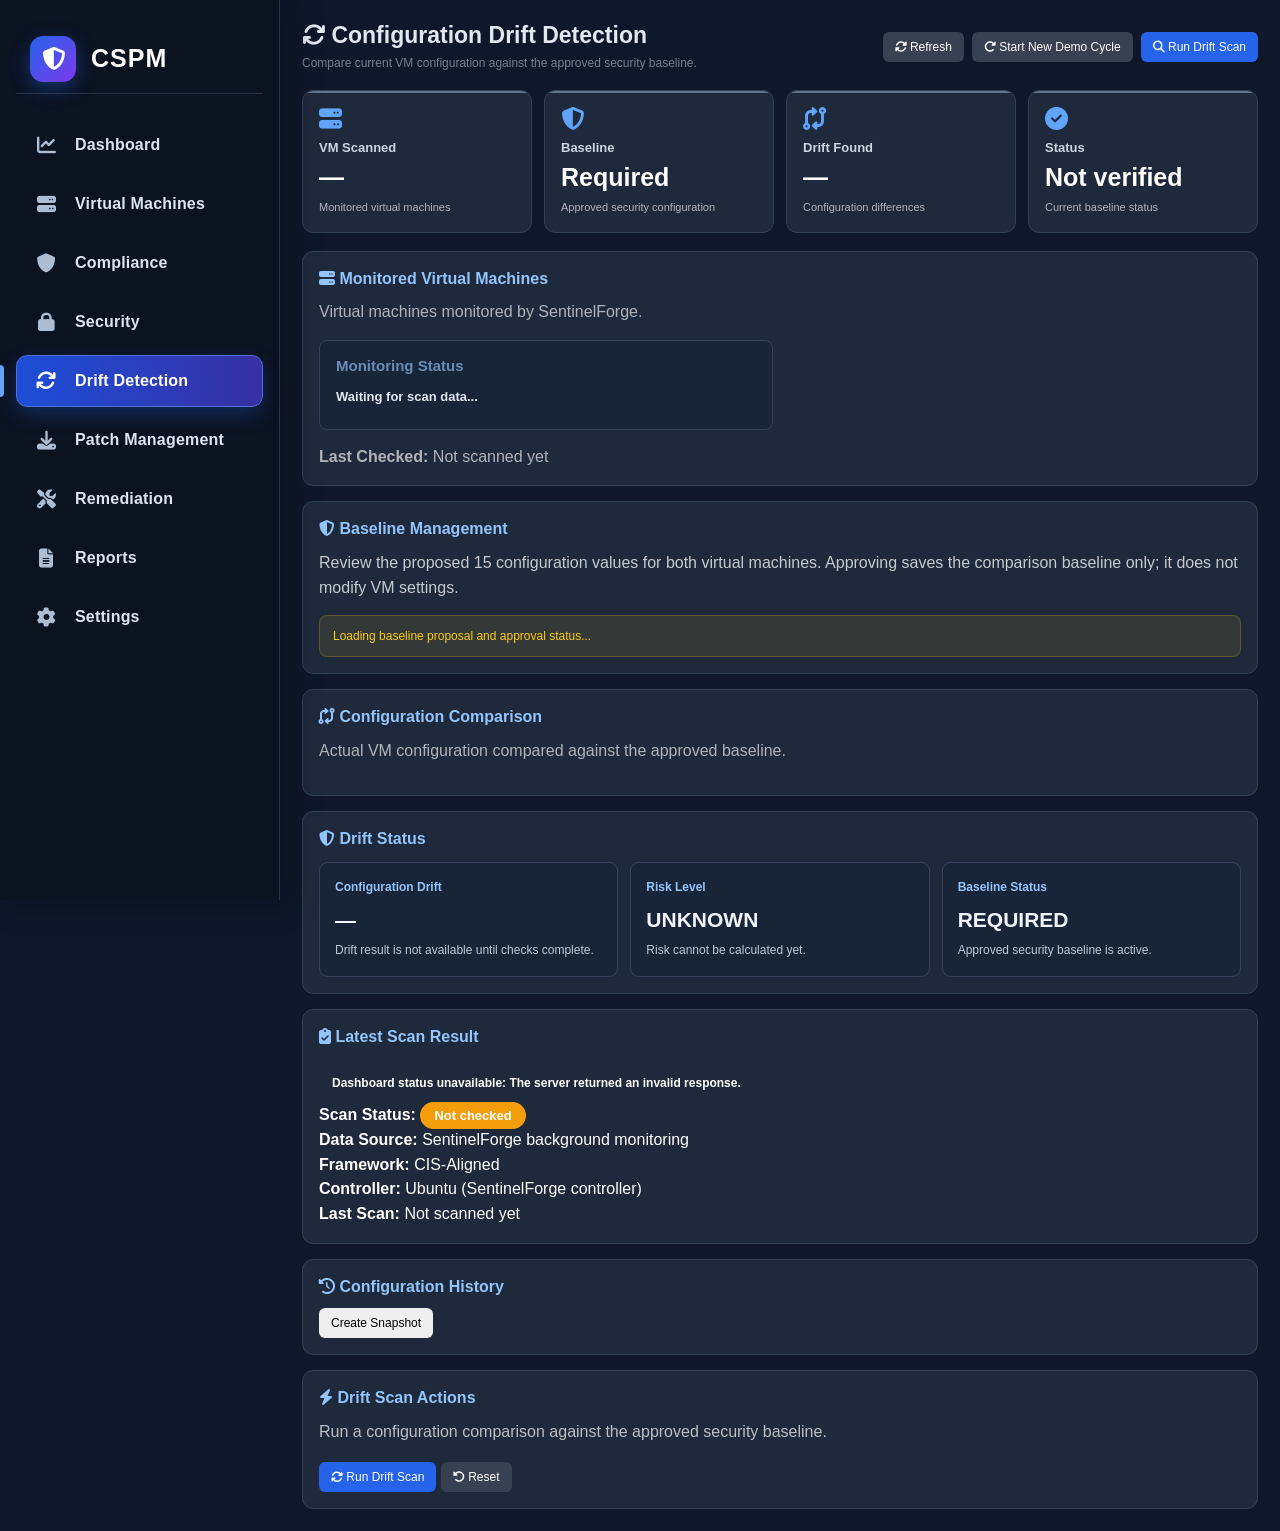
==== dashboard/drift.html @ 7b1a795e "Add SentinelForge dashboard and cloud security modules" ====
<!DOCTYPE html>
<html lang="en">

<head>

<meta charset="UTF-8">
<meta name="viewport" content="width=device-width, initial-scale=1.0">

<title>CSPM - Configuration Drift Detection</title>

<link rel="stylesheet" href="css/style.css">
<link rel="stylesheet" href="css/sidebar.css">
<link rel="stylesheet" href="css/cards.css">
<link rel="stylesheet" href="css/tables.css">

<link rel="stylesheet" href="css/responsive.css">

<link rel="stylesheet"
href="https://cdnjs.cloudflare.com/ajax/libs/font-awesome/6.7.2/css/all.min.css">

<style>

/* =========================================================
   DRIFT PAGE
========================================================= */

.page-header {
    display:flex;
    justify-content:space-between;
    align-items:center;
    gap:20px;
    margin-bottom:25px;
    flex-wrap:wrap;
}

.page-header h1 {
    margin-bottom:8px;
}

.page-header p {
    opacity:.75;
}

/* Header actions */

.header-actions {
    display:flex;
    gap:10px;
    flex-wrap:wrap;
}

.action-btn {
    border:none;
    padding:11px 18px;
    border-radius:8px;
    cursor:pointer;
    font-weight:600;
}

.action-btn:hover {
}

.scan-btn {
    background:#2563eb;
    color:white;
}

.refresh-btn {
    background:#374151;
    color:white;
}

/* =========================================================
   SUMMARY CARDS
========================================================= */

.summary-card {
    cursor:pointer;
    position:relative;
    overflow:hidden;
}

.summary-card:hover {
}

.summary-card.selected {
    outline:2px solid #4da6ff;
}

.card-description {
    font-size:13px;
    opacity:.65;
    margin-top:7px;
}

/* =========================================================
   VM PANEL
========================================================= */

.vm-grid {
    display:grid;
    grid-template-columns:repeat(4,1fr);
    gap:15px;
    margin-top:20px;
}

.vm-info {
    padding:18px;
    border-radius:10px;
    background:rgba(255,255,255,.04);
    border:1px solid rgba(255,255,255,.07);
}

.vm-info h4 {
    font-size:13px;
    opacity:.65;
    margin-bottom:7px;
}

.vm-info p {
    font-size:16px;
    font-weight:600;
}

/* =========================================================
   STATUS
========================================================= */

.status-online {
    display:inline-flex;
    align-items:center;
    gap:7px;
    padding:6px 11px;
    border-radius:20px;
    background:rgba(34,197,94,.12);
    color:#4ade80;
    font-size:13px;
    font-weight:bold;
}

.status-online::before {
    content:"";
    width:8px;
    height:8px;
    border-radius:50%;
    background:#22c55e;
}

/* =========================================================
   TABLE
========================================================= */

.drift-table {
    width:100%;
    border-collapse:collapse;
}

.drift-table th,
.drift-table td {
    padding:14px;
    text-align:left;
}

.drift-table tbody tr {
    cursor:pointer;
}

.drift-table tbody tr:hover {
    background:rgba(255,255,255,.04);
}

.config-name {
    font-weight:600;
}

.config-icon {
    margin-right:8px;
    opacity:.8;
}

.status-match {
    color:#4ade80;
}

.status-drift {
    color:#f87171;
}

/* expandable detail */

.detail-row {
    display:none;
}

.detail-row.show {
    display:table-row;
}

.detail-box {
    padding:16px;
    border-radius:8px;
    background:rgba(255,255,255,.035);
    line-height:1.7;
}

.detail-box strong {
    display:inline-block;
    min-width:100px;
}

/* =========================================================
   DRIFT STATUS
========================================================= */

.drift-number {
    font-size:38px;
    font-weight:700;
}

.risk-low {
    color:#4ade80;
}

.risk-medium {
    color:#facc15;
}

.risk-high {
    color:#f87171;
}

/* =========================================================
   PROGRESS
========================================================= */

.scan-progress-container {
    display:none;
    margin-top:20px;
}

.scan-progress-container.show {
    display:block;
}

.progress-bar {
    width:100%;
    height:10px;
    border-radius:10px;
    background:rgba(255,255,255,.08);
    overflow:hidden;
    margin-top:10px;
}

.progress-fill {
    width:0%;
    height:100%;
    border-radius:10px;
    background:#2563eb;
}

.scan-message {
    margin-top:10px;
    font-size:14px;
    opacity:.75;
}

/* =========================================================
   HISTORY
========================================================= */

.history-item {
    display:flex;
    justify-content:space-between;
    align-items:center;
    padding:14px 0;
    border-bottom:1px solid rgba(255,255,255,.06);
}

.history-item:last-child {
    border-bottom:none;
}

.history-left strong {
    display:block;
}

.history-left small {
    opacity:.55;
}

/* =========================================================
   EMPTY / RESULT
========================================================= */

.result-message {
    display:none;
    padding:15px;
    border-radius:8px;
    margin-top:15px;
}

.result-message.show {
    display:block;
}

.result-success {
    background:rgba(34,197,94,.1);
    border:1px solid rgba(34,197,94,.2);
    color:#4ade80;
}

.result-warning {
    background:rgba(250,204,21,.1);
    border:1px solid rgba(250,204,21,.2);
    color:#facc15;
}

/* =========================================================
   RESPONSIVE
========================================================= */

@media(max-width:1000px) {

    .vm-grid {
        grid-template-columns:repeat(2,1fr);
    }

}

@media(max-width:650px) {

    .vm-grid {
        grid-template-columns:1fr;
    }

    .drift-table {
        min-width:700px;
    }

    .panel {
        overflow-x:auto;
    }

}



/* =========================================================
   DRIFT PROFESSIONAL UI OVERRIDES
   Scoped to this page only
========================================================= */

.content {
    padding: 22px;
    min-width: 0;
}

/* Page heading */

.page-header {
    gap: 14px;
    margin-bottom: 18px;
}

.page-header h1 {
    font-size: 23px;
    margin-bottom: 5px;
    color: #e2e8f0;
}

.page-header p {
    font-size: 12px;
    line-height: 1.5;
    color: #94a3b8;
}

.header-actions {
    gap: 8px;
}

.action-btn {
    padding: 8px 12px;
    border-radius: 6px;
    font-size: 12px;
    font-weight: 500;
    transition: none;
}

.action-btn:hover {
    filter: brightness(1.08);
}

/* Consistent cards */

.content .cards {
    gap: 12px;
    margin-bottom: 18px;
}

.content .card {
    padding: 16px;
    border-radius: 11px;
    background: #1e293b;
    border: 1px solid #334155;
    box-shadow: none;
    transition: none;
    min-width: 0;
}

.content .card:hover {
    transform: none;
    box-shadow: none;
}

.content .card::before {
    height: 2px;
    background: #64748b;
}

.content .card:nth-child(n)::before {
    background: #64748b;
}

.content .card i {
    font-size: 23px;
    margin-bottom: 10px;
    color: #60a5fa;
}

.content .card h3 {
    font-size: 13px;
    margin-bottom: 7px;
    color: #cbd5e1;
}

.content .card h1 {
    font-size: 25px;
    line-height: 1.2;
    overflow-wrap: anywhere;
}

/* Summary cards */

.summary-card {
    min-width: 0;
    overflow-wrap: anywhere;
}

.summary-card.selected {
    outline: 1px solid #60a5fa;
}

.card-description {
    font-size: 11px;
    line-height: 1.5;
    overflow-wrap: anywhere;
}

/* All panels */

.content .panel {
    background: #1e293b;
    border: 1px solid #334155;
    border-radius: 11px;
    padding: 16px;
    margin-top: 15px;
    box-shadow: none;
    min-width: 0;
}

.content .panel h2 {
    color: #93c5fd;
    font-size: 16px;
    line-height: 1.4;
    margin-bottom: 10px;
}

.content .panel p {
    line-height: 1.55;
    overflow-wrap: anywhere;
}

/* Virtual machine cards */

.vm-grid {
    grid-template-columns: repeat(auto-fit, minmax(180px, 1fr));
    gap: 10px;
    margin-top: 12px;
}

.vm-info {
    padding: 12px;
    border-radius: 8px;
    background: #182437;
    border: 1px solid #334155;
    min-width: 0;
}

.vm-info h4 {
    font-size: 12px;
    margin-bottom: 5px;
}

.vm-info p {
    font-size: 13px;
    line-height: 1.5;
    overflow-wrap: anywhere;
}

/* Tables: readable and compact */

.drift-table {
    width: 100%;
    table-layout: fixed;
    border-collapse: collapse;
}

.drift-table th,
.drift-table td {
    padding: 9px 10px;
    font-size: 12px;
    line-height: 1.5;
    text-align: left;
    vertical-align: top;
    overflow-wrap: anywhere;
    word-break: normal;
}

.drift-table th {
    background: #172337;
    color: #93c5fd;
    font-weight: 600;
}

.drift-table td {
    color: #cbd5e1;
    border-bottom: 1px solid #334155;
}

.drift-table tbody tr {
    transition: none;
}

.drift-table tbody tr:hover {
    background: #263449;
}

/* Configuration comparison table */

.drift-table th:first-child,
.drift-table td:first-child {
    width: 30%;
}

/* Status badges */

.status-online {
    padding: 4px 8px;
    font-size: 11px;
    font-weight: 600;
}

.status-online::before {
    width: 6px;
    height: 6px;
}

/* Drift numbers */

.drift-number {
    font-size: 27px;
    line-height: 1.25;
}

/* Detail sections */

.detail-box {
    padding: 12px;
    line-height: 1.6;
    overflow-wrap: anywhere;
}

.detail-box strong {
    min-width: 0;
    margin-right: 5px;
}

/* History */

.history-item {
    align-items: flex-start;
    gap: 12px;
    padding: 11px 0;
    flex-wrap: wrap;
}

.history-left {
    min-width: 0;
    flex: 1;
    overflow-wrap: anywhere;
}

.history-left strong {
    font-size: 12px;
    overflow-wrap: anywhere;
}

.history-left small {
    display: block;
    font-size: 11px;
    line-height: 1.5;
    overflow-wrap: anywhere;
}

/* Result messages */

.result-message {
    padding: 11px 13px;
    font-size: 12px;
    line-height: 1.5;
}

/* Progress */

.progress-bar {
    height: 6px;
}

.scan-message {
    font-size: 12px;
}

/* Remove unnecessary motion on this page */

.content *,
.content *::before,
.content *::after {
    animation: none !important;
    scroll-behavior: auto !important;
}

/* Responsive layout */

@media (max-width: 1000px) {
    .content .cards {
        grid-template-columns: repeat(2, minmax(0, 1fr));
    }
}

@media (max-width: 650px) {
    .content {
        padding: 14px;
    }

    .content .cards {
        grid-template-columns: 1fr;
    }

    .page-header {
        align-items: flex-start;
    }

    .header-actions {
        width: 100%;
    }

    .action-btn {
        padding: 8px 10px;
    }

    .vm-grid {
        grid-template-columns: 1fr;
    }

    .drift-table {
        min-width: 600px;
    }

    .content .panel {
        overflow-x: auto;
    }
}




/* =========================================================
   DRIFT HISTORY AND STATUS REFINEMENTS
========================================================= */

/* Configuration History: prevent text and buttons overlapping */

#snapshotHistoryContainer {
    width: 100%;
    min-width: 0;
}

#snapshotHistoryContainer > h3 {
    color: #93c5fd;
    font-size: 14px;
    margin: 14px 0 7px;
}

#snapshotHistoryContainer .history-item {
    display: grid;
    grid-template-columns: minmax(0, 1fr) auto auto;
    align-items: center;
    gap: 12px;
    width: 100%;
    padding: 12px 4px;
    border-bottom: 1px solid #334155;
}

#snapshotHistoryContainer .history-left {
    min-width: 0;
    width: 100%;
}

#snapshotHistoryContainer .history-left strong {
    display: block;
    color: #e2e8f0;
    font-size: 12px;
    line-height: 1.5;
    overflow-wrap: anywhere;
    word-break: break-word;
}

#snapshotHistoryContainer .history-left small {
    display: block;
    margin-top: 4px;
    color: #aab8ca;
    font-size: 11px;
    line-height: 1.6;
    white-space: normal;
    overflow-wrap: anywhere;
}

#snapshotHistoryContainer .badge {
    white-space: nowrap;
    padding: 5px 9px;
    font-size: 10px;
}

#snapshotHistoryContainer .action-btn {
    white-space: nowrap;
    padding: 7px 10px;
    font-size: 11px;
    flex-shrink: 0;
}

/* Drift Status: three equal-sized cards */

.content .panel .cards {
    grid-template-columns: repeat(3, minmax(0, 1fr));
    gap: 12px;
    margin-top: 12px;
    margin-bottom: 0;
}

.content .panel .cards .card {
    min-width: 0;
    padding: 15px;
    background: #182437;
    border: 1px solid #35445a;
    border-radius: 9px;
}

.content .panel .cards .card::before {
    display: none;
}

.content .panel .cards .card h3 {
    color: #93c5fd;
    font-size: 12px;
    font-weight: 600;
    line-height: 1.5;
    margin-bottom: 10px;
}

.content .panel .cards .card h1 {
    color: #f1f5f9;
    font-size: 21px;
    line-height: 1.3;
    overflow-wrap: anywhere;
}

.content .panel .cards .card p {
    color: #bdc9d8;
    font-size: 12px;
    line-height: 1.6;
    margin-top: 8px;
}

/* VM cards: use text status, not colourful badges */

#vmCardsContainer .vm-info {
    display: flex;
    flex-direction: column;
    align-items: flex-start;
    gap: 5px;
}

#vmCardsContainer .vm-info h4 {
    color: #93c5fd;
    font-size: 12px;
}

#vmCardsContainer .vm-info p {
    margin: 0;
    font-size: 12px;
    line-height: 1.6;
    color: #cbd5e1;
}

/* Smaller screens */

@media (max-width: 750px) {
    #snapshotHistoryContainer .history-item {
        grid-template-columns: minmax(0, 1fr) auto;
        gap: 8px;
    }

    #snapshotHistoryContainer .history-left {
        grid-column: 1 / -1;
    }

    #snapshotHistoryContainer .badge {
        justify-self: start;
    }

    #snapshotHistoryContainer .action-btn {
        justify-self: end;
    }
}

@media (max-width: 650px) {
    .content .panel .cards {
        grid-template-columns: 1fr;
    }
}




/* =========================================================
   DRIFT BASELINE READABILITY FIX
========================================================= */

/* Make VM names and status easier to read */

#vmCardsContainer {
    grid-template-columns: repeat(2, minmax(0, 1fr));
    gap: 14px;
}

#vmCardsContainer .vm-info {
    padding: 16px;
    min-height: 90px;
    gap: 8px;
}

#vmCardsContainer .vm-info h4 {
    font-size: 15px;
    font-weight: 700;
    color: #93c5fd;
}

#vmCardsContainer .vm-info p {
    font-size: 13px;
    line-height: 1.6;
    color: #e2e8f0;
}

/* Baseline proposal tables */

#baselineReview {
    width: 100%;
    min-width: 0;
}

#baselineReview h3 {
    color: #93c5fd;
    font-size: 15px;
    font-weight: 700;
    margin: 16px 0 8px;
}

#baselineReview table {
    width: 100%;
    table-layout: fixed;
    margin-bottom: 14px;
}

#baselineReview table th,
#baselineReview table td {
    padding: 10px 12px;
    font-size: 12px;
    line-height: 1.6;
    overflow-wrap: anywhere;
    vertical-align: middle;
}

#baselineReview table th:first-child,
#baselineReview table td:first-child {
    width: 35%;
}

#baselineReview table th {
    color: #93c5fd;
    background: #172337;
}

#baselineReview table td {
    color: #e2e8f0;
}

/* Approval controls */

#baselineApprovalControls {
    margin-top: 18px;
}

#baselineApprovalControls label {
    color: #e2e8f0;
    font-size: 13px;
    line-height: 1.6;
}

/* Responsive VM and baseline layout */

@media (max-width: 650px) {
    #vmCardsContainer {
        grid-template-columns: 1fr;
    }

    #baselineReview table th,
    #baselineReview table td {
        padding: 8px;
        font-size: 11px;
    }
}


</style>

</head>


<body>


<!-- =========================================================
     SIDEBAR
========================================================= -->

<aside class="sidebar">

<div class="logo">

<i class="fa-solid fa-shield-halved"></i>

<h2>CSPM</h2>

</div>

<ul>

<li>
<a href="index.html">
<i class="fa-solid fa-chart-line"></i>
Dashboard
</a>
</li>

<li>
<a href="vm.html">
<i class="fa-solid fa-server"></i>
Virtual Machines
</a>
</li>

<li>
<a href="compliance.html">
<i class="fa-solid fa-shield"></i>
Compliance
</a>
</li>

<li>
<a href="security.html">
<i class="fa-solid fa-lock"></i>
Security
</a>
</li>

<li class="active">
<a href="drift.html">
<i class="fa-solid fa-arrows-rotate"></i>
Drift Detection
</a>
</li>

<li>
<a href="patch.html">
<i class="fa-solid fa-download"></i>
Patch Management
</a>
</li>

<li>
<a href="remediation.html">
<i class="fa-solid fa-screwdriver-wrench"></i>
Remediation
</a>
</li>

<li>
<a href="reports.html">
<i class="fa-solid fa-file-lines"></i>
Reports
</a>
</li>

<li>
<a href="settings.html">
<i class="fa-solid fa-gear"></i>
Settings
</a>
</li>

</ul>

</aside>


<!-- =========================================================
     MAIN CONTENT
========================================================= -->

<main class="content">


<!-- HEADER -->

<header class="header page-header">

<div>

<h1>
<i class="fa-solid fa-arrows-rotate"></i>
Configuration Drift Detection
</h1>

<p>
Compare current VM configuration against the approved security baseline.
</p>

</div>


<div class="header-actions">

<button class="action-btn refresh-btn"
onclick="refreshPage()">

<i class="fa-solid fa-rotate"></i>
Refresh

</button>

<button class="action-btn refresh-btn"
id="newDemoCycleButton"
onclick="startNewDemoCycle()">

<i class="fa-solid fa-rotate-right"></i>
Start New Demo Cycle

</button>

<button class="action-btn scan-btn"
onclick="runDriftScan()">

<i class="fa-solid fa-magnifying-glass"></i>
Run Drift Scan

</button>

</div>

</header>


<!-- =========================================================
     SUMMARY CARDS
========================================================= -->

<section class="cards">


<div class="card summary-card"
onclick="showSummary('vm')">

<i class="fa-solid fa-server"></i>

<h3>VM Scanned</h3>

<h1 id="vmCount">—</h1>

<p class="card-description">
Monitored virtual machines
</p>

</div>


<div class="card summary-card"
onclick="showSummary('baseline')">

<i class="fa-solid fa-shield-halved"></i>

<h3>Baseline</h3>

<h1 id="baselineStatus">Required</h1>

<p class="card-description">
Approved security configuration
</p>

</div>


<div class="card summary-card"
onclick="showSummary('drift')">

<i class="fa-solid fa-code-compare"></i>

<h3>Drift Found</h3>

<h1 id="driftCount">—</h1>

<p class="card-description">
Configuration differences
</p>

</div>


<div class="card summary-card"
onclick="showSummary('status')">

<i class="fa-solid fa-circle-check"></i>

<h3>Status</h3>

<h1 id="overallStatus">Not verified</h1>

<p class="card-description">
Current baseline status
</p>

</div>


</section>


<!-- =========================================================
     SCAN PROGRESS
========================================================= -->

<div class="panel scan-progress-container"
id="scanProgress">

<h2>
<i class="fa-solid fa-radar"></i>
Drift Scan in Progress
</h2>

<div class="progress-bar">

<div class="progress-fill"
id="progressFill">
</div>

</div>

<p class="scan-message"
id="scanMessage">

Preparing configuration scan...

</p>

</div>

<!-- =========================================================
     VM INFORMATION
========================================================= -->

<div class="panel" id="vmPanel">

    <h2>
        <i class="fa-solid fa-server"></i>
        Monitored Virtual Machines
    </h2>

    <p style="opacity:.65;margin-bottom:15px;">
        Virtual machines monitored by SentinelForge.
    </p>

    <div class="vm-grid" id="vmCardsContainer">

        <div class="vm-info">
            <h4>Monitoring Status</h4>
            <p>Waiting for scan data...</p>
        </div>

    </div>

    <p style="margin-top:15px;opacity:.65;">
        <strong>Last Checked:</strong>
        <span id="lastChecked">Not scanned yet</span>
    </p>

</div>

<!-- =========================================================
     BASELINE MANAGEMENT
========================================================= -->

<div class="panel" id="baselinePanel">

    <h2>
        <i class="fa-solid fa-shield-halved"></i>
        Baseline Management
    </h2>

    <p style="opacity:.75;margin-bottom:12px;">
        Review the proposed 15 configuration values for both virtual machines.
        Approving saves the comparison baseline only; it does not modify VM settings.
    </p>

    <div id="baselineNotice" class="result-message show result-warning">
        Loading baseline proposal and approval status...
    </div>

    <div id="baselineReview"></div>

    <div id="baselineApprovalControls" style="margin-top:18px;display:none;">
        <label style="display:flex;gap:10px;align-items:flex-start;margin-bottom:14px;">
            <input type="checkbox" id="baselineApprovalCheck" style="margin-top:4px;">
            <span>
                I have reviewed the proposed values for both VMs and understand
                that approval stores them as comparison targets only. It does
                not apply these settings to the VMs.
            </span>
        </label>

        <button class="action-btn scan-btn" id="approveBaselineButton"
                type="button" onclick="approveBaseline()">
            <i class="fa-solid fa-check"></i>
            Approve Reviewed Baseline
        </button>
    </div>

</div>

<!-- =========================================================
     CONFIGURATION COMPARISON
========================================================= -->

<div class="panel">

    <h2>
        <i class="fa-solid fa-code-compare"></i>
        Configuration Comparison
    </h2>

    <p style="opacity:.65;margin-bottom:15px;">
        Actual VM configuration compared against the approved baseline.
    </p>

    <div id="comparisonContainer">

        <div class="result-message">
            Run Drift Scan to load configuration comparisons.
        </div>

    </div>

</div>


<!-- =========================================================
     DRIFT STATUS
========================================================= -->

<div class="panel">

<h2>

<i class="fa-solid fa-shield-halved"></i>

Drift Status

</h2>


<div class="cards">


<div class="card">

<h3>
Configuration Drift
</h3>

<h1 class="drift-number"
id="driftNumber">

—

</h1>

<p id="driftDescription">

Drift result is not available until checks complete.

</p>

</div>


<div class="card">

<h3>
Risk Level
</h3>

<h1 class="risk-low"
id="riskLevel">

UNKNOWN

</h1>

<p id="riskDescription">

Risk cannot be calculated yet.

</p>

</div>


<div class="card">

<h3>
Baseline Status
</h3>

<h1 id="baselineActive">

REQUIRED

</h1>

<p>

Approved security baseline is active.

</p>

</div>


</div>

</div>


<!-- =========================================================
     SCAN RESULT
========================================================= -->

<div class="panel">

<h2>

<i class="fa-solid fa-clipboard-check"></i>

Latest Scan Result

</h2>


<div id="resultMessage"
class="result-message">

</div>


<p>

<b>Scan Status:</b>

<span class="badge warning"
id="scanStatus">

Not checked

</span>

</p>


<p>

<b>Data Source:</b>

SentinelForge background monitoring

</p>


<p>

<b>Framework:</b>

CIS-Aligned

</p>


<p>

<b>Controller:</b>

Ubuntu (SentinelForge controller)

</p>


<p>

<b>Last Scan:</b>

<span id="resultTime">

Not scanned yet

</span>

</p>

</div>


<!-- =========================================================
     CONFIGURATION HISTORY
========================================================= -->

<div class="panel">

<h2>

<i class="fa-solid fa-clock-rotate-left"></i>

Configuration History

</h2>


<div class="history-item">

<div class="history-left">

<strong>Initial Security Baseline</strong>

<small>Baseline applied to Ubuntu-Server-01</small>

</div>

<span class="badge pass">
MATCH
</span>

</div>


<div class="history-item">

<div class="history-left">

<strong>Firewall Check</strong>

<small>UFW firewall configuration verified</small>

</div>

<span class="badge pass">
MATCH
</span>

</div>


<div class="history-item">

<div class="history-left">

<strong>SSH Configuration Check</strong>

<small>SSH security configuration verified</small>

</div>

<span class="badge pass">
MATCH
</span>

</div>


<div class="history-item">

<div class="history-left">

<strong>Password Authentication</strong>

<small>Authentication configuration verified</small>

</div>

<span class="badge pass">
MATCH
</span>

</div>


</div>


<!-- =========================================================
     ACTION PANEL
========================================================= -->

<div class="panel">

<h2>

<i class="fa-solid fa-bolt"></i>

Drift Scan Actions

</h2>

<p style="opacity:.7;">

Run a configuration comparison against the approved security baseline.

</p>

<br>

<button class="action-btn scan-btn"
onclick="runDriftScan()">

<i class="fa-solid fa-arrows-rotate"></i>

Run Drift Scan

</button>


<button class="action-btn refresh-btn"
onclick="resetScan()">

<i class="fa-solid fa-rotate-left"></i>

Reset

</button>

</div>


</main>


<!-- =========================================================
     JAVASCRIPT
========================================================= -->

<script>
"use strict";

let scanning = false;
let baselineProposal = null;

const API = "/api/drift";

function setText(id, value) {
    const element = document.getElementById(id);
    if (element) element.textContent = value;
}

function makeElement(tag, text, className) {
    const element = document.createElement(tag);
    if (text !== undefined && text !== null) {
        element.textContent = String(text);
    }
    if (className) element.className = className;
    return element;
}

function formatDate(value) {
    if (!value) return "Not available";
    const date = new Date(value);
    return Number.isNaN(date.getTime())
        ? value
        : date.toLocaleString();
}

async function apiRequest(url, options = {}) {
    const response = await fetch(url, {
        headers: { "Content-Type": "application/json" },
        ...options
    });

    let data;
    try {
        data = await response.json();
    } catch {
        throw new Error("The server returned an invalid response.");
    }

    if (!response.ok || data.success === false) {
        throw new Error(data.error || "The request failed.");
    }

    return data;
}

function showResult(message, type = "") {
    const result = document.getElementById("resultMessage");
    if (!result) return;

    result.replaceChildren(makeElement("strong", message));
    result.className = "result-message show";

    if (type === "success") result.classList.add("result-success");
}

function setBadge(id, text, type = "info") {
    const element = document.getElementById(id);
    if (!element) return;

    element.textContent = text;
    element.className = "badge " + type;
}

function showSummary(type) {
    const panels = {
        vm: "vmPanel",
        baseline: "vmPanel",
        drift: "driftNumber",
        status: "resultMessage"
    };

    const target = document.getElementById(panels[type]);
    if (target) target.scrollIntoView({
        behavior: "smooth",
        block: "center"
    });
}

function toggleDetails(id) {
    const row = document.getElementById(id);
    if (row) row.classList.toggle("show");
}

function renderVMs(status) {
    const container = document.getElementById("vmCardsContainer");
    if (!container) return;

    container.replaceChildren();

    for (const [name, host] of Object.entries(status.hosts || {})) {
        const card = makeElement("div", null, "vm-info");
        card.appendChild(makeElement("h4", name));

        card.appendChild(makeElement(
            "p",
            host.configuration_available
                ? "Configuration data available"
                : "Configuration data unavailable"
        ));

        card.appendChild(makeElement(
            "p",
            host.baseline_approved
                ? "Approved baseline available"
                : "Baseline approval required"
        ));

        container.appendChild(card);
    }

    setText("vmCount", String(status.total_vms ?? "—"));
    setText("lastChecked", formatDate(status.last_scan));
    setText("resultTime", formatDate(status.last_scan));

    const baselineReady = status.baseline_complete === true;
    setText("baselineStatus", baselineReady ? "Approved" : "Required");
    setText("baselineActive", baselineReady ? "APPROVED" : "REQUIRED");
    setText(
        "overallStatus",
        baselineReady ? "Ready" : "Baseline Required"
    );
}


async function loadBaselineProposal() {
    const notice = document.getElementById("baselineNotice");
    const review = document.getElementById("baselineReview");
    const controls = document.getElementById("baselineApprovalControls");
    const approveButton = document.getElementById("approveBaselineButton");

    if (!notice || !review) return;

    review.replaceChildren();
    if (controls) controls.style.display = "none";

    try {
        const [proposal, status] = await Promise.all([
            apiRequest(`${API}/baseline/proposal`),
            apiRequest(`${API}/status`)
        ]);

        baselineProposal = proposal;

        const approved = status.baseline_complete === true;

        notice.className = "result-message show " +
            (approved ? "result-success" : "result-warning");
        notice.textContent = approved
            ? "Approved baselines are present for all configured VMs. The values below show the proposed reference configuration."
            : "Proposal only: no baseline has been approved yet. Review every value before approving.";

        const vms = proposal.vms || {};

        for (const [vmName, vmData] of Object.entries(vms)) {
            review.appendChild(makeElement("h3", vmName));

            const table = makeElement("table", null, "drift-table");
            const head = document.createElement("thead");
            const header = document.createElement("tr");

            ["Configuration field", "Proposed baseline value"].forEach(label => {
                header.appendChild(makeElement("th", label));
            });

            head.appendChild(header);
            table.appendChild(head);

            const body = document.createElement("tbody");
            const configuration = vmData.configuration || {};

            for (const [field, value] of Object.entries(configuration)) {
                const row = document.createElement("tr");
                row.appendChild(makeElement("td", field));
                row.appendChild(makeElement("td", value));
                body.appendChild(row);
            }

            table.appendChild(body);
            review.appendChild(table);
        }

        if (!approved && controls) {
            controls.style.display = "block";
        }

        if (approveButton) {
            approveButton.disabled = approved;
            approveButton.textContent = approved
                ? "Baseline Already Approved"
                : "Approve Reviewed Baseline";
        }

        const checkbox = document.getElementById("baselineApprovalCheck");
        if (checkbox) {
            checkbox.disabled = approved;
            checkbox.checked = false;
        }

    } catch (error) {
        notice.className = "result-message show result-warning";
        notice.textContent = `Could not load baseline information: ${error.message}`;
    }
}

async function approveBaseline() {
    if (!baselineProposal || !baselineProposal.vms) {
        showResult("Baseline proposal is not available. Refresh and try again.");
        return;
    }

    const checkbox = document.getElementById("baselineApprovalCheck");
    const button = document.getElementById("approveBaselineButton");

    if (!checkbox || !checkbox.checked) {
        showResult("Review the values and tick the approval confirmation before proceeding.");
        return;
    }

    const confirmed = window.confirm(
        "Approve the reviewed baseline for vm1 and vm2?\n\n" +
        "This saves comparison reference values only. It will NOT change VM configurations."
    );

    if (!confirmed) return;

    if (button) {
        button.disabled = true;
        button.textContent = "Saving approval...";
    }

    try {
        const result = await apiRequest(`${API}/baseline/approve`, {
            method: "POST",
            body: JSON.stringify({
                approved: true,
                vms: baselineProposal.vms
            })
        });

        showResult(result.message || "Baseline approval saved.", "success");

        if (checkbox) {
            checkbox.checked = false;
            checkbox.disabled = true;
        }

        await loadDashboard();
        await loadBaselineProposal();

    } catch (error) {
        showResult(`Baseline approval failed: ${error.message}`);
        if (button) {
            button.disabled = false;
            button.textContent = "Approve Reviewed Baseline";
        }
    }
}

function renderComparison(data) {
    const container = document.getElementById("comparisonContainer");
    if (!container) return;

    container.replaceChildren();

    const table = makeElement("table", null, "drift-table");
    const thead = document.createElement("thead");
    const header = document.createElement("tr");

    ["VM", "Configuration", "Approved Baseline", "Current Value", "Status"]
        .forEach(label => header.appendChild(makeElement("th", label)));

    thead.appendChild(header);
    table.appendChild(thead);

    const tbody = document.createElement("tbody");

    for (const [vmName, host] of Object.entries(data.hosts || {})) {
        for (const item of (host.configuration_comparison || [])) {
            const row = document.createElement("tr");

            [
                vmName,
                item.field,
                item.baseline_value,
                item.current_value,
                item.status === "match" ? "MATCH" : "DRIFT"
            ].forEach(value => row.appendChild(makeElement("td", value)));

            const statusCell = row.lastElementChild;
            statusCell.className =
                item.status === "match" ? "risk-low" : "risk-high";

            tbody.appendChild(row);
        }
    }

    table.appendChild(tbody);
    container.appendChild(table);
}

function renderDrift(data) {
    const total = Number(data.total_drift);
    const checks = Number(data.total_checks);
    const percent = checks > 0 ? total / checks : 0;

    setText("driftCount", String(total));
    setText("driftNumber", String(total));
    setText("overallStatus", total === 0 ? "No Drift" : "Drift Detected");

    const risk = total === 0 ? "LOW" : percent <= 0.2 ? "MEDIUM" : "HIGH";
    const riskElement = document.getElementById("riskLevel");

    if (riskElement) {
        riskElement.textContent = risk;
        riskElement.className =
            risk === "LOW" ? "risk-low" :
            risk === "MEDIUM" ? "risk-medium" : "risk-high";
    }

    setText(
        "driftDescription",
        `${total} drifted configuration checks out of ${checks}.`
    );
    setText(
        "riskDescription",
        `${data.matching_checks} configuration checks match the approved baseline.`
    );
    setText("baselineStatus", "Approved");
    setText("baselineActive", "APPROVED");

    renderComparison(data);
    setBadge("scanStatus", "Completed", "pass");

    showResult(
        total === 0
            ? "Drift analysis completed. All checked configurations match the approved baseline."
            : `Drift analysis completed. ${total} configuration differences were detected.`,
        "success"
    );
}

async function runDriftScan() {
    if (scanning) return;

    scanning = true;

    const progressPanel = document.getElementById("scanProgress");
    const progress = document.getElementById("progressFill");
    const message = document.getElementById("scanMessage");

    if (progressPanel) progressPanel.classList.add("show");
    if (progress) progress.style.width = "35%";
    if (message) message.textContent =
        "Evaluating the latest successful monitoring data...";

    setBadge("scanStatus", "Checking", "info");

    try {
        const data = await apiRequest(`${API}/detect`);
        if (progress) progress.style.width = "100%";
        renderDrift(data);
        await loadSnapshotHistory();
    } catch (error) {
        setBadge("scanStatus", "Unavailable", "warning");
        showResult(error.message);
        setText("overallStatus", "Unable to verify");
        setText("driftCount", "—");
        setText("driftNumber", "—");
        setText("riskLevel", "UNKNOWN");
        setText("riskDescription", "A reliable risk result is not available.");
        setText("baselineStatus", "Check Required");
        setText("baselineActive", "NOT VERIFIED");
        setText(
            "driftDescription",
            "Drift count is unavailable until monitoring and baseline requirements are met."
        );
    } finally {
        scanning = false;
        if (progressPanel) progressPanel.classList.remove("show");
    }
}

function getHistoryPanel() {
    return [...document.querySelectorAll(".panel")].find(panel => {
        const heading = panel.querySelector("h2");
        return heading &&
            heading.textContent.toLowerCase().includes("configuration history");
    });
}

async function createSnapshot() {
    const button = document.getElementById("createSnapshotButton");
    if (button) {
        button.disabled = true;
        button.textContent = "Saving snapshot...";
    }

    try {
        const data = await apiRequest(`${API}/snapshots`, {
            method: "POST",
            body: JSON.stringify({})
        });

        showResult(data.message || "Snapshot saved.", "success");
        await loadSnapshotHistory();
    } catch (error) {
        showResult(error.message);
    } finally {
        if (button) {
            button.disabled = false;
            button.textContent = "Create Snapshot";
        }
    }
}

async function compareSnapshots(vm, olderId, newerId) {
    try {
        const params = new URLSearchParams({
            vm,
            older: olderId,
            newer: newerId
        });

        const data = await apiRequest(
            `${API}/snapshot-comparison?${params.toString()}`
        );

        const container = document.getElementById("comparisonContainer");
        if (!container) return;

        container.replaceChildren();

        container.appendChild(makeElement(
            "h3",
            `${vm}: ${data.changed_count} changed configuration values`
        ));

        container.appendChild(makeElement(
            "p",
            `${data.unchanged_count} unchanged out of ${data.total_checks} checks.`
        ));

        if (!data.changes.length) {
            container.appendChild(makeElement(
                "p",
                "No configuration changes between these snapshots."
            ));
        } else {
            const table = makeElement("table", null, "drift-table");
            const head = document.createElement("tr");

            ["Field", "Older Value", "Newer Value"].forEach(label => {
                head.appendChild(makeElement("th", label));
            });

            table.appendChild(head);

            for (const change of data.changes) {
                const row = document.createElement("tr");
                [
                    change.field,
                    change.older_value,
                    change.newer_value
                ].forEach(value => row.appendChild(makeElement("td", value)));
                table.appendChild(row);
            }

            container.appendChild(table);
        }

        container.scrollIntoView({ behavior: "smooth", block: "start" });
    } catch (error) {
        showResult(error.message);
    }
}

async function loadSnapshotHistory() {
    const panel = getHistoryPanel();
    if (!panel) return;

    let historyContainer = document.getElementById("snapshotHistoryContainer");

    if (!historyContainer) {
        historyContainer = document.createElement("div");
        historyContainer.id = "snapshotHistoryContainer";
        panel.appendChild(historyContainer);
    }

    historyContainer.replaceChildren();

    try {
        const data = await apiRequest(`${API}/snapshots`);

        if (!data.snapshots.length) {
            historyContainer.appendChild(makeElement(
                "p",
                "No snapshots have been saved yet."
            ));
            return;
        }

        const grouped = {};

        for (const snapshot of data.snapshots) {
            if (!grouped[snapshot.hostname]) grouped[snapshot.hostname] = [];
            grouped[snapshot.hostname].push(snapshot);
        }

        for (const [vm, records] of Object.entries(grouped)) {
            records.sort((a, b) =>
                new Date(b.created_at) - new Date(a.created_at)
            );

            historyContainer.appendChild(makeElement("h3", vm));

            records.forEach((record, index) => {
                const item = makeElement("div", null, "history-item");
                const left = makeElement("div", null, "history-left");

                left.appendChild(makeElement("strong", record.snapshot_id));
                left.appendChild(makeElement(
                    "small",
                    `Saved: ${formatDate(record.created_at)} | Source scan: ${formatDate(record.source_scan_at)}`
                ));

                item.appendChild(left);
                item.appendChild(makeElement(
                    "span",
                    `${record.configuration_fields} fields`,
                    "badge info"
                ));

                if (index < records.length - 1) {
                    const older = records[index + 1];
                    const compareButton = makeElement(
                        "button",
                        "Compare with previous",
                        "action-btn"
                    );

                    compareButton.type = "button";
                    compareButton.addEventListener("click", () => {
                        compareSnapshots(vm, older.snapshot_id, record.snapshot_id);
                    });

                    item.appendChild(compareButton);
                }

                historyContainer.appendChild(item);
            });
        }
    } catch (error) {
        historyContainer.appendChild(makeElement(
            "p",
            `Snapshot history unavailable: ${error.message}`
        ));
    }
}

async function loadDashboard() {
    try {
        const status = await apiRequest(`${API}/status`);
        renderVMs(status);
        await loadBaselineProposal();

        if (!status.monitoring_fresh || !status.baseline_complete) {
            setText("driftCount", "—");
            setText("driftNumber", "—");
            setText("riskLevel", "UNKNOWN");
            setText("riskDescription", "A reliable risk result is not available.");
            setText("driftDescription", "Drift cannot be calculated until monitoring and baseline requirements are met.");

            const risk = document.getElementById("riskLevel");
            if (risk) risk.className = "risk-medium";

            if (!status.monitoring_fresh) {
                showResult(status.monitoring_error || "Monitoring data is not fresh.");
            } else {
                showResult("Monitoring data is available, but approved baselines are required before drift can be calculated.");
            }
        }

        await loadSnapshotHistory();
    } catch (error) {
        showResult(`Dashboard status unavailable: ${error.message}`);
    }
}

async function startNewDemoCycle() {
    if (scanning) {
        showResult("Please wait until the current drift scan finishes.");
        return;
    }

    const confirmed = window.confirm(
        "Start a new demo cycle?\n\n" +
        "This will reset the current baseline approvals for vm1 and vm2. " +
        "You will need to review and approve both baselines again.\n\n" +
        "Existing snapshots and history will be preserved. " +
        "VM configurations will not be changed."
    );

    if (!confirmed) return;

    const button = document.getElementById("newDemoCycleButton");

    if (button) {
        button.disabled = true;
        button.textContent = "Starting New Cycle...";
    }

    try {
        const result = await apiRequest(`${API}/baseline/new-cycle`, {
            method: "POST",
            body: JSON.stringify({ confirm: true })
        });

        showResult(result.message || "New demo cycle started.", "success");

        await loadDashboard();

        const baselinePanel = document.getElementById("baselineNotice");
        if (baselinePanel) {
            baselinePanel.scrollIntoView({
                behavior: "smooth",
                block: "center"
            });
        }

    } catch (error) {
        showResult(`Could not start a new demo cycle: ${error.message}`);
    } finally {
        if (button) {
            button.disabled = false;
            button.innerHTML =
                '<i class="fa-solid fa-rotate-right"></i> Start New Demo Cycle';
        }
    }
}


function resetScan() {
    if (!scanning) loadDashboard();
}

function refreshPage() {
    loadDashboard();
}

document.addEventListener("DOMContentLoaded", () => {
    const panel = getHistoryPanel();

    if (panel) {
        panel.querySelectorAll(":scope > .history-item").forEach(item => item.remove());
    }

    if (panel && !document.getElementById("createSnapshotButton")) {
        const button = makeElement(
            "button",
            "Create Snapshot",
            "action-btn"
        );
        button.id = "createSnapshotButton";
        button.type = "button";
        button.addEventListener("click", createSnapshot);

        const heading = panel.querySelector("h2");
        if (heading) heading.insertAdjacentElement("afterend", button);
    }

    loadDashboard();
});
</script>


</body>

</html>
---- dashboard/css/style.css ----
*{
    margin:0;
    padding:0;
    box-sizing:border-box;
    font-family:Arial, Helvetica, sans-serif;
}

body{
    background:#0f172a;
    color:white;
    overflow-x:hidden;
}

.container{
    display:flex;
    min-height:100vh;
}

.content{
    flex:1;
    margin-left:250px;
    padding:25px;
}

.header{
    display:flex;
    justify-content:space-between;
    align-items:center;
    margin-bottom:30px;
}

.header h1{
    font-size:32px;
    color:#38bdf8;
}

.header p{
    color:#cbd5e1;
    margin-top:5px;
}

.header-icons i{
    font-size:22px;
    margin-left:20px;
    cursor:pointer;
    transition:.3s;
}

.header-icons i:hover{
    color:#38bdf8;
}

.dashboard-grid{
    display:grid;
    grid-template-columns:repeat(2,1fr);
    gap:20px;
    margin-top:30px;
}

.panel{
    background:#1e293b;
    border-radius:15px;
    padding:20px;
    box-shadow:0 0 20px rgba(0,0,0,.3);
}

.panel-header{
    display:flex;
    justify-content:space-between;
    align-items:center;
    margin-bottom:20px;
}

.panel-header h2{
    font-size:22px;
}

.status{
    padding:6px 15px;
    border-radius:20px;
    font-size:14px;
}

.success{
    background:#22c55e;
}

.progress-container{
    display:flex;
    align-items:center;
    justify-content:center;
    gap:30px;
    margin-top:20px;
}

.progress-circle{
    width:150px;
    height:150px;
    border-radius:50%;
    border:10px solid #22c55e;
    display:flex;
    align-items:center;
    justify-content:center;
    font-size:30px;
    font-weight:bold;
}
---- dashboard/css/sidebar.css ----
/* =====================================================
   ADVANCED PRIVATE CLOUD CSPM
   MODERN SIDEBAR
   ===================================================== */

* {
    box-sizing: border-box;
}

.sidebar {
    position: fixed;
    top: 0;
    left: 0;

    width: 280px;
    height: 100vh;

    padding: 24px 16px;

    background: #0b1220;

    border-right: 1px solid #263449;

    box-shadow: 8px 0 30px rgba(0, 0, 0, 0.35);

    z-index: 9999;

    overflow-y: auto;

    font-family: "Segoe UI", Arial, sans-serif;
}


/* =====================================================
   LOGO
   ===================================================== */

.sidebar .logo {
    height: 70px;

    display: flex;
    align-items: center;

    gap: 15px;

    padding: 0 14px;

    margin-bottom: 25px;

    border-bottom: 1px solid #263449;
}

.sidebar .logo i {
    width: 46px;
    height: 46px;

    display: flex;
    align-items: center;
    justify-content: center;

    background: linear-gradient(
        135deg,
        #2563eb,
        #7c3aed
    );

    color: #ffffff;

    border-radius: 13px;

    font-size: 23px;

    box-shadow:
        0 6px 20px rgba(37, 99, 235, 0.40);
}

.sidebar .logo h2 {
    margin: 0;

    color: #ffffff;

    font-size: 25px;

    font-weight: 800;

    letter-spacing: 1px;
}


/* =====================================================
   NAVIGATION
   ===================================================== */

.sidebar ul {
    list-style: none;

    margin: 0;
    padding: 0;
}

.sidebar li {
    margin-bottom: 7px;
}


/* =====================================================
   NAVIGATION LINK
   ===================================================== */

.sidebar li a {
    min-height: 52px;

    display: flex;

    align-items: center;

    gap: 16px;

    padding: 0 17px;

    border-radius: 11px;

    color: #dbe4f0;

    text-decoration: none;

    font-size: 16px;

    font-weight: 600;

    letter-spacing: 0.2px;

    border: 1px solid transparent;

    transition:
        all 0.20s ease;
}


/* =====================================================
   ICON
   ===================================================== */

.sidebar li a i {
    width: 25px;

    text-align: center;

    color: #aebed2;

    font-size: 19px;

    transition: all 0.20s ease;
}


/* =====================================================
   HOVER
   ===================================================== */

.sidebar li a:hover {

    color: #ffffff;

    background: #17243a;

    border-color: #2c405f;

    transform: translateX(4px);

    box-shadow:
        0 5px 15px rgba(0, 0, 0, 0.20);
}

.sidebar li a:hover i {
    color: #60a5fa;

    transform: scale(1.10);
}


/* =====================================================
   ACTIVE PAGE
   ===================================================== */

.sidebar li.active a {

    color: #ffffff;

    background:
        linear-gradient(
            90deg,
            #1d4ed8,
            #3730a3
        );

    border-color: #4f72d8;

    box-shadow:
        0 8px 20px rgba(37, 99, 235, 0.28);
}

.sidebar li.active a i {

    color: #ffffff;

    font-size: 20px;
}


/* =====================================================
   ACTIVE LEFT INDICATOR
   ===================================================== */

.sidebar li.active a::before {

    content: "";

    position: absolute;

    left: 0;

    width: 4px;

    height: 32px;

    background: #60a5fa;

    border-radius: 0 5px 5px 0;
}


/* =====================================================
   SIDEBAR SCROLLBAR
   ===================================================== */

.sidebar::-webkit-scrollbar {
    width: 6px;
}

.sidebar::-webkit-scrollbar-track {
    background: transparent;
}

.sidebar::-webkit-scrollbar-thumb {

    background: #34445c;

    border-radius: 10px;
}

.sidebar::-webkit-scrollbar-thumb:hover {
    background: #4b6080;
}


/* =====================================================
   MAIN CONTENT
   ===================================================== */

.content {

    margin-left: 280px;

    min-height: 100vh;

    width: calc(100% - 280px);
}


/* =====================================================
   TABLET
   ===================================================== */

@media (max-width: 1000px) {

    .sidebar {
        width: 240px;
    }

    .content {

        margin-left: 240px;

        width: calc(100% - 240px);
    }

    .sidebar li a {
        font-size: 15px;
    }
}


/* =====================================================
   MOBILE
   ===================================================== */

@media (max-width: 700px) {

    .sidebar {

        width: 78px;

        padding: 18px 9px;
    }

    .sidebar .logo {

        justify-content: center;

        padding: 0;

        margin-bottom: 20px;

        border-bottom: 0;
    }

    .sidebar .logo h2 {
        display: none;
    }

    .sidebar .logo i {

        width: 46px;
        height: 46px;
    }

    .sidebar li a {

        justify-content: center;

        padding: 0;

        gap: 0;
    }

    .sidebar li a span {
        display: none;
    }

    .sidebar li a i {
        font-size: 19px;
    }

    .content {

        margin-left: 78px;

        width: calc(100% - 78px);
    }
}
---- dashboard/css/cards.css ----
.cards{
    display:grid;
    grid-template-columns:repeat(4,1fr);
    gap:20px;
    margin-bottom:30px;
}

.card{
    background:linear-gradient(135deg,#1e293b,#0f172a);
    border-radius:18px;
    padding:25px;
    box-shadow:0 10px 25px rgba(0,0,0,.4);
    transition:0.4s;
    border:1px solid rgba(255,255,255,.08);
    position:relative;
    overflow:hidden;
}

.card:hover{
    transform:translateY(-8px);
    box-shadow:0 20px 40px rgba(56,189,248,.3);
}

.card::before{
    content:"";
    position:absolute;
    top:0;
    left:0;
    width:100%;
    height:5px;
    background:#38bdf8;
}

.card i{
    font-size:42px;
    color:#38bdf8;
    margin-bottom:20px;
}

.card h3{
    color:#cbd5e1;
    font-size:18px;
    margin-bottom:10px;
}

.card h1{
    font-size:38px;
    color:white;
}

.card:nth-child(1)::before{
    background:#3b82f6;
}

.card:nth-child(2)::before{
    background:#22c55e;
}

.card:nth-child(3)::before{
    background:#f59e0b;
}

.card:nth-child(4)::before{
    background:#ef4444;
}
---- dashboard/css/tables.css ----
/* ============================= */
/* PANEL */
/* ============================= */

.panel{
    background:#1e293b;
    border-radius:18px;
    padding:20px;
    margin-top:25px;
    box-shadow:0 10px 25px rgba(0,0,0,.3);
    border:1px solid rgba(255,255,255,.08);
}

.panel h2{
    color:#38bdf8;
    margin-bottom:20px;
}

/* ============================= */
/* TABLE */
/* ============================= */

table{
    width:100%;
    border-collapse:collapse;
}

table thead{
    background:#0f172a;
}

table th{
    padding:15px;
    text-align:left;
    color:#38bdf8;
    font-size:15px;
}

table td{
    padding:15px;
    border-bottom:1px solid rgba(255,255,255,.08);
    color:#e2e8f0;
}

table tbody tr{
    transition:.3s;
}

table tbody tr:hover{
    background:#334155;
}

/* ============================= */
/* BADGES */
/* ============================= */

.badge{
    padding:6px 14px;
    border-radius:30px;
    font-size:13px;
    font-weight:bold;
}

.pass{
    background:#16a34a;
    color:white;
}

.fail{
    background:#dc2626;
    color:white;
}

.info{
    background:#2563eb;
    color:white;
}

.running{
    background:#22c55e;
    color:white;
}

.warning{
    background:#f59e0b;
    color:white;
}
---- dashboard/css/responsive.css ----
/* ============================= */
/* Tablet */
/* ============================= */

@media (max-width:1200px){

.cards{
    grid-template-columns:repeat(2,1fr);
}

.dashboard-grid{
    grid-template-columns:1fr;
}

}

/* ============================= */
/* Mobile */
/* ============================= */

@media (max-width:768px){

.sidebar{
    width:80px;
}

.sidebar .logo h2{
    display:none;
}

.sidebar ul li span{
    display:none;
}

.content{
    margin-left:80px;
}

.cards{
    grid-template-columns:1fr;
}

.header{
    flex-direction:column;
    align-items:flex-start;
    gap:20px;
}

.header-icons{
    width:100%;
    display:flex;
    justify-content:flex-end;
}

table{
    display:block;
    overflow-x:auto;
}

.progress-container{
    flex-direction:column;
}

}

/* ============================= */
/* Small Mobile */
/* ============================= */

@media (max-width:480px){

.content{
    padding:15px;
}

.header h1{
    font-size:22px;
}

.card h1{
    font-size:28px;
}

.card{
    padding:20px;
}

.panel{
    padding:15px;
}

}
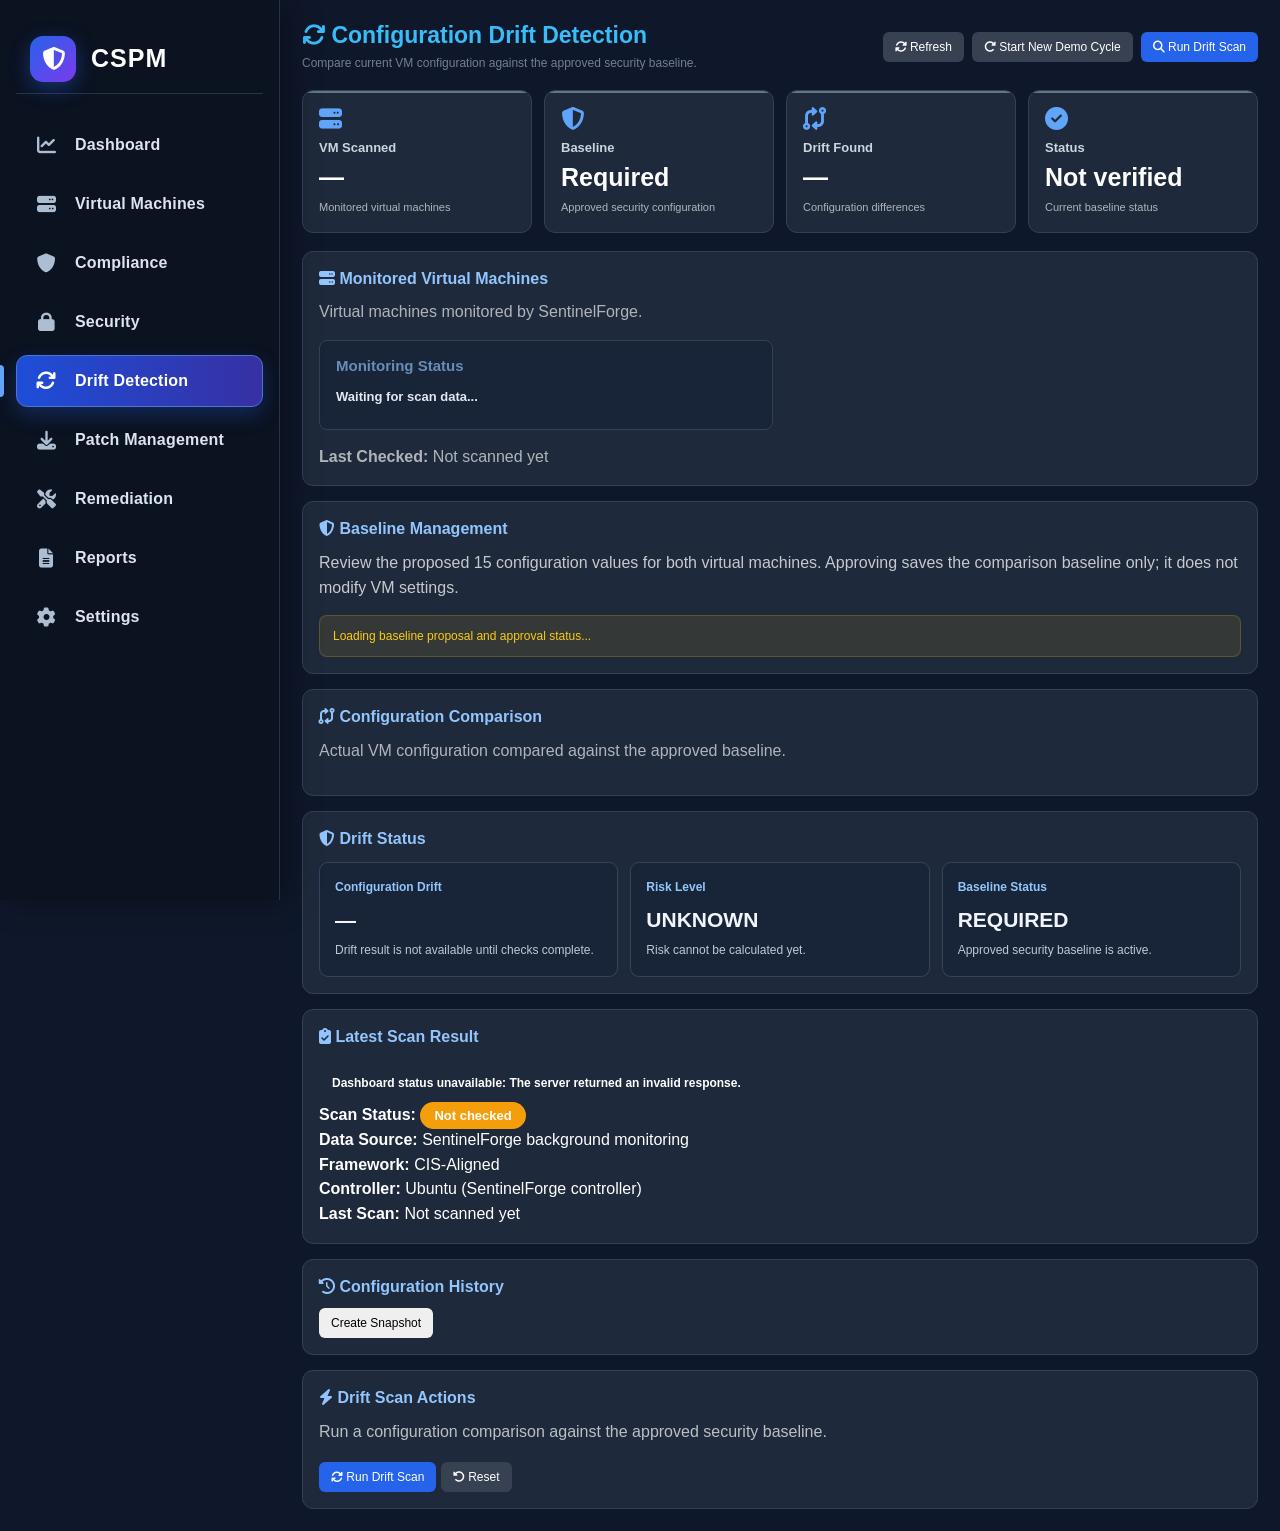
==== commit 810d4aee: "Align VM and drift dashboard visuals" ====
--- a/dashboard/drift.html
+++ b/dashboard/drift.html
@@ -365,7 +365,7 @@
 .page-header h1 {
     font-size: 23px;
     margin-bottom: 5px;
-    color: #e2e8f0;
+    color: #38bdf8;
 }
 
 .page-header p {
